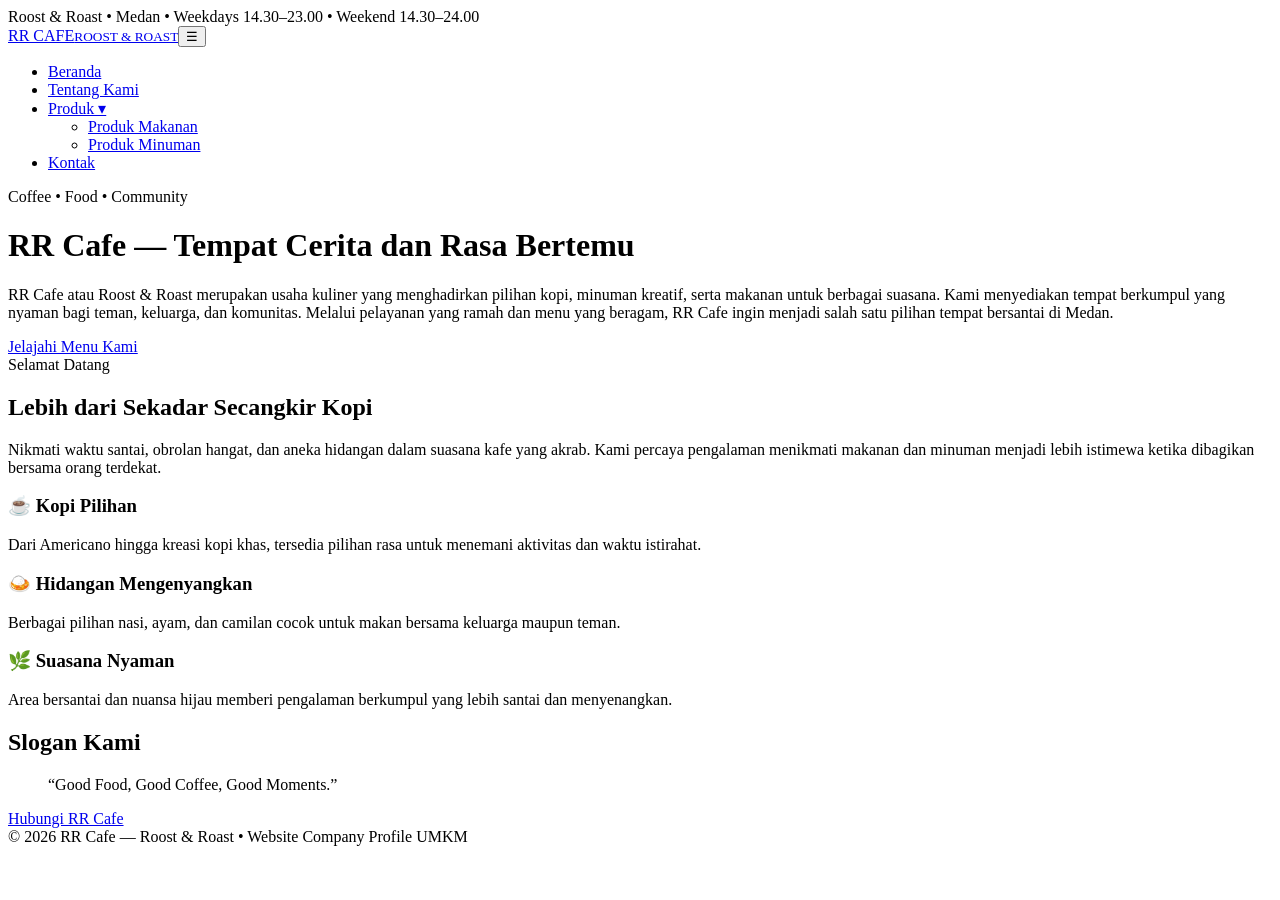
==== index.html @ 540df9fd "Add files via upload" ====
<!doctype html><html lang="id"><head><meta charset="utf-8"><meta name="viewport" content="width=device-width,initial-scale=1"><title>Beranda | RR Cafe — Roost & Roast</title><link rel="stylesheet" href="css/style.css"></head><body><div class="topbar">Roost & Roast • Medan • Weekdays 14.30–23.00 • Weekend 14.30–24.00</div><header class="header"><nav class="container nav" aria-label="Navigasi utama"><a class="brand" href="index.html">RR CAFE<small>ROOST & ROAST</small></a><button class="hamburger" aria-label="Buka menu" aria-expanded="false">☰</button><ul class="navlinks"><li><a class="active" href="index.html">Beranda</a></li><li><a href="about.html">Tentang Kami</a></li><li><a href="produk.html" class="submenu-toggle">Produk ▾</a><ul class="dropdown"><li><a href="produk.html#makanan">Produk Makanan</a></li><li><a href="produk.html#minuman">Produk Minuman</a></li></ul></li><li><a href="kontak.html">Kontak</a></li></ul></nav></header><main><div class="hero"><div class="container"><div class="eyebrow">Coffee • Food • Community</div><h1>RR Cafe — Tempat Cerita dan Rasa Bertemu</h1><p>RR Cafe atau Roost & Roast merupakan usaha kuliner yang menghadirkan pilihan kopi, minuman kreatif, serta makanan untuk berbagai suasana. Kami menyediakan tempat berkumpul yang nyaman bagi teman, keluarga, dan komunitas. Melalui pelayanan yang ramah dan menu yang beragam, RR Cafe ingin menjadi salah satu pilihan tempat bersantai di Medan.</p><a class="btn" href="produk.html">Jelajahi Menu Kami</a></div></div><section><div class="container"><span class="pill">Selamat Datang</span><h2>Lebih dari Sekadar Secangkir Kopi</h2><p class="lead">Nikmati waktu santai, obrolan hangat, dan aneka hidangan dalam suasana kafe yang akrab. Kami percaya pengalaman menikmati makanan dan minuman menjadi lebih istimewa ketika dibagikan bersama orang terdekat.</p><div class="grid"><article class="card"><h3>☕ Kopi Pilihan</h3><p>Dari Americano hingga kreasi kopi khas, tersedia pilihan rasa untuk menemani aktivitas dan waktu istirahat.</p></article><article class="card"><h3>🍛 Hidangan Mengenyangkan</h3><p>Berbagai pilihan nasi, ayam, dan camilan cocok untuk makan bersama keluarga maupun teman.</p></article><article class="card"><h3>🌿 Suasana Nyaman</h3><p>Area bersantai dan nuansa hijau memberi pengalaman berkumpul yang lebih santai dan menyenangkan.</p></article></div></div></section><section class="band"><div class="container"><h2>Slogan Kami</h2><blockquote>“Good Food, Good Coffee, Good Moments.”</blockquote><a class="btn" href="kontak.html">Hubungi RR Cafe</a></div></section></main><footer><div class="container">© 2026 RR Cafe — Roost & Roast • Website Company Profile UMKM</div></footer><script src="js/main.js"></script></body></html>
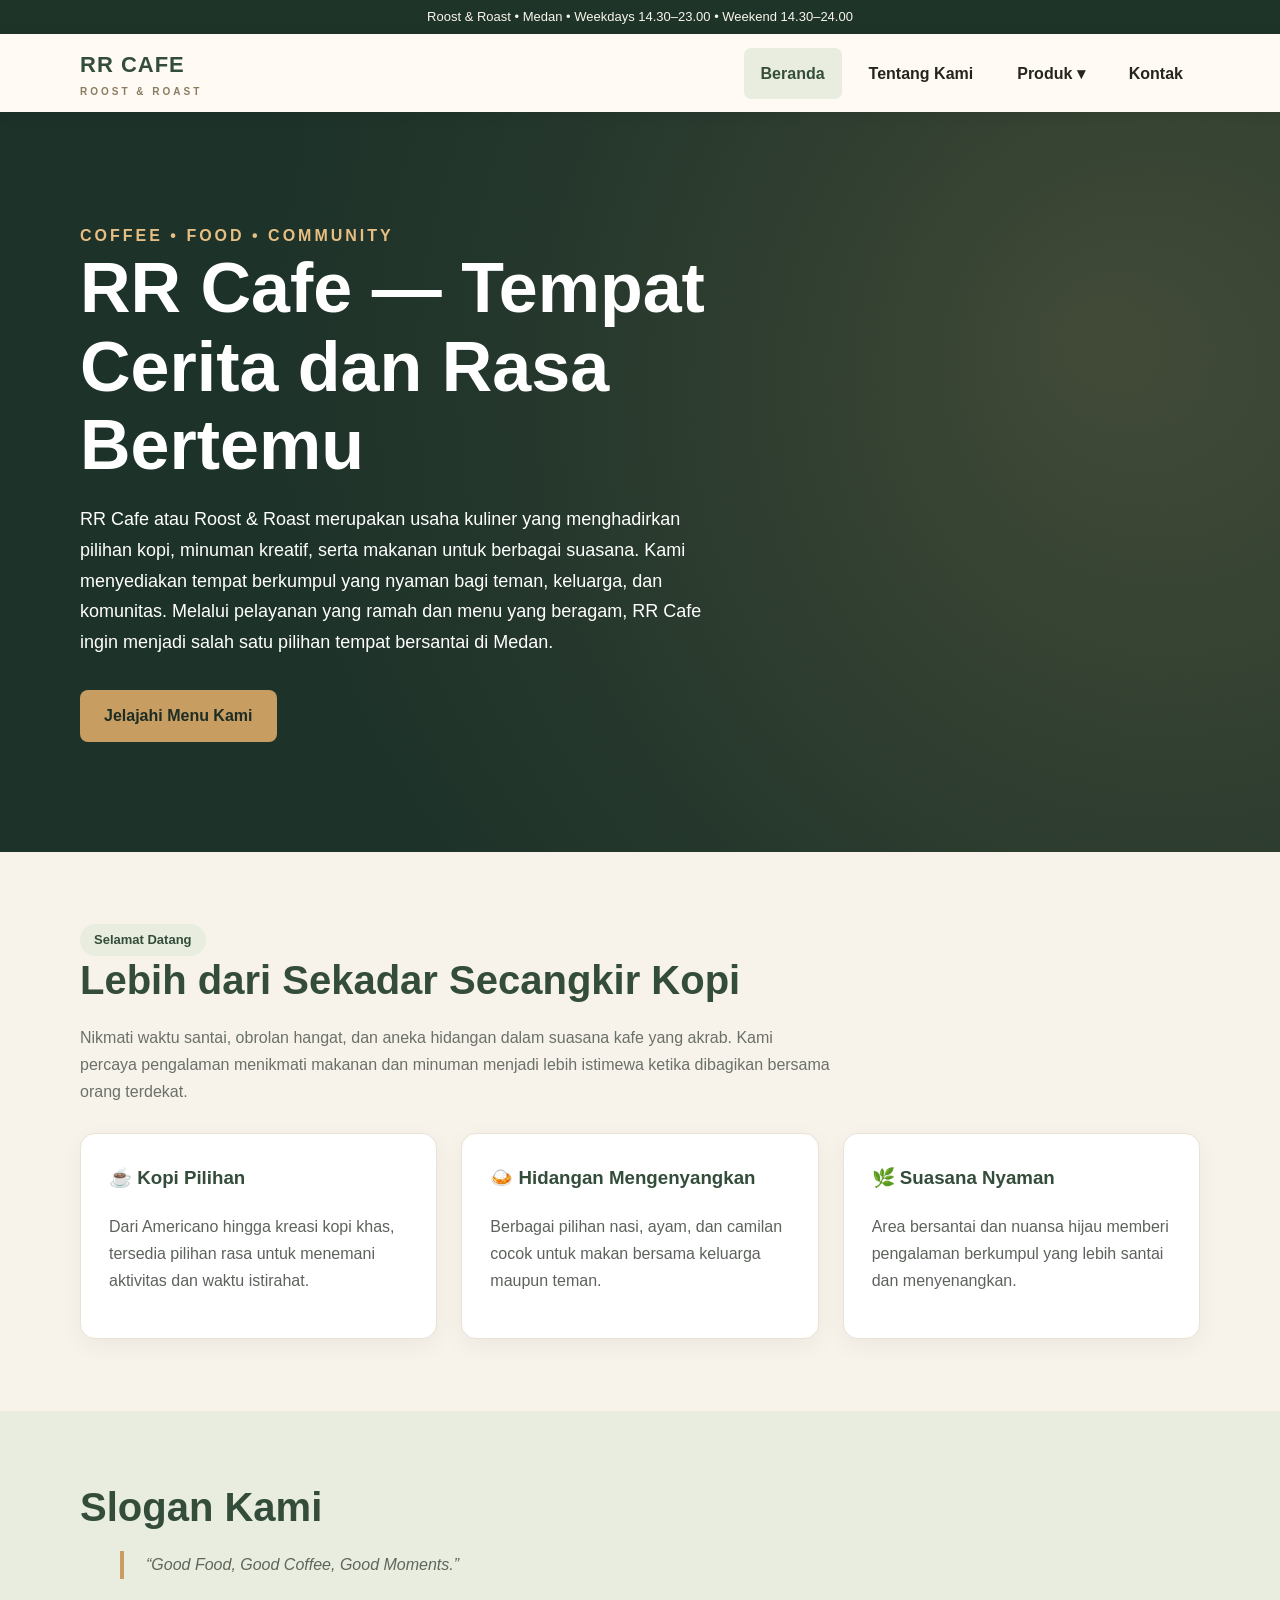
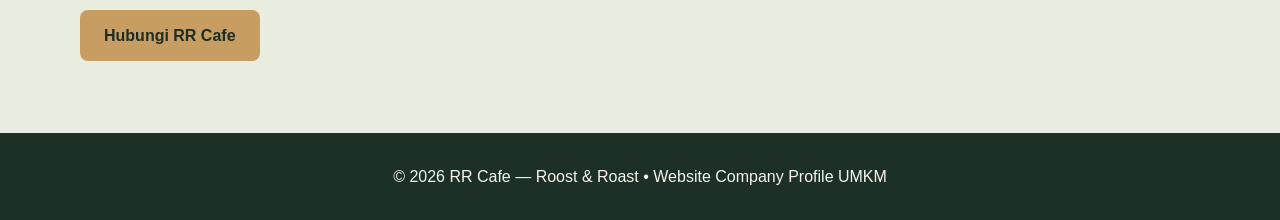
==== commit d9cc2043: "Update index.html" ====
--- a/index.html
+++ b/index.html
@@ -1 +1,208 @@
-<!doctype html><html lang="id"><head><meta charset="utf-8"><meta name="viewport" content="width=device-width,initial-scale=1"><title>Beranda | RR Cafe — Roost & Roast</title><link rel="stylesheet" href="css/style.css"></head><body><div class="topbar">Roost & Roast • Medan • Weekdays 14.30–23.00 • Weekend 14.30–24.00</div><header class="header"><nav class="container nav" aria-label="Navigasi utama"><a class="brand" href="index.html">RR CAFE<small>ROOST & ROAST</small></a><button class="hamburger" aria-label="Buka menu" aria-expanded="false">☰</button><ul class="navlinks"><li><a class="active" href="index.html">Beranda</a></li><li><a href="about.html">Tentang Kami</a></li><li><a href="produk.html" class="submenu-toggle">Produk ▾</a><ul class="dropdown"><li><a href="produk.html#makanan">Produk Makanan</a></li><li><a href="produk.html#minuman">Produk Minuman</a></li></ul></li><li><a href="kontak.html">Kontak</a></li></ul></nav></header><main><div class="hero"><div class="container"><div class="eyebrow">Coffee • Food • Community</div><h1>RR Cafe — Tempat Cerita dan Rasa Bertemu</h1><p>RR Cafe atau Roost & Roast merupakan usaha kuliner yang menghadirkan pilihan kopi, minuman kreatif, serta makanan untuk berbagai suasana. Kami menyediakan tempat berkumpul yang nyaman bagi teman, keluarga, dan komunitas. Melalui pelayanan yang ramah dan menu yang beragam, RR Cafe ingin menjadi salah satu pilihan tempat bersantai di Medan.</p><a class="btn" href="produk.html">Jelajahi Menu Kami</a></div></div><section><div class="container"><span class="pill">Selamat Datang</span><h2>Lebih dari Sekadar Secangkir Kopi</h2><p class="lead">Nikmati waktu santai, obrolan hangat, dan aneka hidangan dalam suasana kafe yang akrab. Kami percaya pengalaman menikmati makanan dan minuman menjadi lebih istimewa ketika dibagikan bersama orang terdekat.</p><div class="grid"><article class="card"><h3>☕ Kopi Pilihan</h3><p>Dari Americano hingga kreasi kopi khas, tersedia pilihan rasa untuk menemani aktivitas dan waktu istirahat.</p></article><article class="card"><h3>🍛 Hidangan Mengenyangkan</h3><p>Berbagai pilihan nasi, ayam, dan camilan cocok untuk makan bersama keluarga maupun teman.</p></article><article class="card"><h3>🌿 Suasana Nyaman</h3><p>Area bersantai dan nuansa hijau memberi pengalaman berkumpul yang lebih santai dan menyenangkan.</p></article></div></div></section><section class="band"><div class="container"><h2>Slogan Kami</h2><blockquote>“Good Food, Good Coffee, Good Moments.”</blockquote><a class="btn" href="kontak.html">Hubungi RR Cafe</a></div></section></main><footer><div class="container">© 2026 RR Cafe — Roost & Roast • Website Company Profile UMKM</div></footer><script src="js/main.js"></script></body></html>
+
+<!DOCTYPE html>
+<html lang="id">
+<head>
+  <meta charset="UTF-8">
+  <meta name="viewport" content="width=device-width, initial-scale=1.0">
+
+  <title>Beranda | RR Cafe - Roost & Roast</title>
+  <meta name="description" content="RR Cafe Roost & Roast Medan. Tempat menikmati kopi, makanan, dan kebersamaan.">
+
+  <!-- CSS berada di folder utama GitHub -->
+  <link rel="stylesheet" href="style.css">
+</head>
+
+<body>
+
+  <!-- INFORMASI OPERASIONAL -->
+  <div class="topbar">
+    Roost & Roast • Medan •
+    Weekdays 14.30–23.00 •
+    Weekend 14.30–24.00
+  </div>
+
+  <!-- NAVIGASI -->
+  <header class="header">
+    <nav class="container nav" aria-label="Navigasi utama">
+
+      <a class="brand" href="index.html">
+        RR CAFE
+        <small>ROOST & ROAST</small>
+      </a>
+
+      <button class="hamburger"
+              type="button"
+              aria-label="Buka menu"
+              aria-expanded="false">
+        ☰
+      </button>
+
+      <ul class="navlinks">
+        <li>
+          <a class="active" href="index.html">
+            Beranda
+          </a>
+        </li>
+
+        <li>
+          <a href="about.html">
+            Tentang Kami
+          </a>
+        </li>
+
+        <li>
+          <a href="produk.html" class="submenu-toggle">
+            Produk ▾
+          </a>
+
+          <ul class="dropdown">
+            <li>
+              <a href="produk.html#makanan">
+                Produk Makanan
+              </a>
+            </li>
+
+            <li>
+              <a href="produk.html#minuman">
+                Produk Minuman
+              </a>
+            </li>
+          </ul>
+        </li>
+
+        <li>
+          <a href="kontak.html">
+            Kontak
+          </a>
+        </li>
+      </ul>
+
+    </nav>
+  </header>
+
+  <!-- KONTEN UTAMA -->
+  <main>
+
+    <!-- HERO -->
+    <div class="hero">
+      <div class="container">
+
+        <div class="eyebrow">
+          Coffee • Food • Community
+        </div>
+
+        <h1>
+          RR Cafe — Tempat Cerita dan Rasa Bertemu
+        </h1>
+
+        <p>
+          RR Cafe atau Roost & Roast merupakan usaha
+          kuliner yang menghadirkan pilihan kopi,
+          minuman kreatif, serta makanan untuk berbagai
+          suasana.
+
+          Kami menyediakan tempat berkumpul yang nyaman
+          bagi teman, keluarga, dan komunitas.
+
+          Melalui pelayanan yang ramah dan menu yang
+          beragam, RR Cafe ingin menjadi salah satu
+          pilihan tempat bersantai di Medan.
+        </p>
+
+        <a class="btn" href="produk.html">
+          Jelajahi Menu Kami
+        </a>
+
+      </div>
+    </div>
+
+    <!-- TENTANG RR CAFE -->
+    <section>
+      <div class="container">
+
+        <span class="pill">
+          Selamat Datang
+        </span>
+
+        <h2>
+          Lebih dari Sekadar Secangkir Kopi
+        </h2>
+
+        <p class="lead">
+          Nikmati waktu santai, obrolan hangat,
+          dan aneka hidangan dalam suasana kafe
+          yang akrab.
+
+          Kami percaya pengalaman menikmati makanan
+          dan minuman menjadi lebih istimewa ketika
+          dibagikan bersama orang terdekat.
+        </p>
+
+        <div class="grid">
+
+          <article class="card">
+            <h3>☕ Kopi Pilihan</h3>
+
+            <p>
+              Dari Americano hingga kreasi kopi khas,
+              tersedia pilihan rasa untuk menemani
+              aktivitas dan waktu istirahat.
+            </p>
+          </article>
+
+          <article class="card">
+            <h3>🍛 Hidangan Mengenyangkan</h3>
+
+            <p>
+              Berbagai pilihan nasi, ayam, dan camilan
+              cocok untuk makan bersama keluarga
+              maupun teman.
+            </p>
+          </article>
+
+          <article class="card">
+            <h3>🌿 Suasana Nyaman</h3>
+
+            <p>
+              Area bersantai dan nuansa hijau memberi
+              pengalaman berkumpul yang lebih santai
+              dan menyenangkan.
+            </p>
+          </article>
+
+        </div>
+      </div>
+    </section>
+
+    <!-- SLOGAN -->
+    <section class="band">
+      <div class="container">
+
+        <h2>Slogan Kami</h2>
+
+        <blockquote>
+          “Good Food, Good Coffee, Good Moments.”
+        </blockquote>
+
+        <a class="btn" href="kontak.html">
+          Hubungi RR Cafe
+        </a>
+
+      </div>
+    </section>
+
+  </main>
+
+  <!-- FOOTER -->
+  <footer>
+    <div class="container">
+      © 2026 RR Cafe — Roost & Roast
+      • Website Company Profile UMKM
+    </div>
+  </footer>
+
+  <!-- JAVASCRIPT berada di folder utama GitHub -->
+  <script src="main.js"></script>
+
+</body>
+</html>
--- a/style.css
+++ b/style.css
@@ -0,0 +1 @@
+:root{--bg:#f7f3eb;--ink:#24251e;--green:#344d3b;--gold:#c89d62;--muted:#6b7069}*{box-sizing:border-box}html{scroll-behavior:smooth}body{margin:0;font-family:Arial,Helvetica,sans-serif;background:var(--bg);color:var(--ink);line-height:1.7}a{color:inherit;text-decoration:none}.container{width:min(1120px,90%);margin:auto}.topbar{background:#1f3429;color:#f9f5eb;padding:6px 0;font-size:13px;text-align:center}.header{background:#fffaf3;position:sticky;top:0;z-index:10;box-shadow:0 2px 15px #0001}.nav{display:flex;align-items:center;justify-content:space-between;min-height:78px}.brand{font-size:22px;font-weight:800;letter-spacing:1px;color:var(--green)}.brand small{display:block;font-size:10px;letter-spacing:3px;color:#8b7b60}.navlinks{display:flex;gap:10px;align-items:center;list-style:none;margin:0;padding:0}.navlinks>li{position:relative}.navlinks a{display:block;padding:12px 17px;font-weight:600;border-radius:7px}.navlinks a:hover,.navlinks a.active{background:#e8eddf;color:var(--green)}.dropdown{display:none;position:absolute;top:100%;left:0;min-width:195px;background:white;box-shadow:0 10px 30px #0002;list-style:none;padding:7px;margin:0;border-radius:9px}.navlinks li:hover>.dropdown,.navlinks li:focus-within>.dropdown{display:block}.hamburger{display:none;border:0;background:var(--green);color:white;font-size:25px;padding:7px 13px;border-radius:7px;cursor:pointer}.hero{background:linear-gradient(115deg,#1d3229ed,#1d3229bb),radial-gradient(circle at 85% 30%,#c7a36b 0%,#1d3229 70%);color:white;padding:110px 0}.hero h1{font-size:clamp(36px,6vw,70px);line-height:1.12;max-width:750px;margin:0 0 20px}.hero p{max-width:650px;font-size:18px}.eyebrow{color:#e8bf83;font-weight:800;letter-spacing:3px;text-transform:uppercase}.btn{display:inline-block;background:var(--gold);color:#1d2d24;font-weight:800;padding:12px 24px;border-radius:8px;margin-top:15px}.btn:hover{filter:brightness(.95)}section{padding:72px 0}h2{font-size:clamp(28px,4vw,40px);color:var(--green);line-height:1.2;margin:0 0 20px}.lead{max-width:750px;color:var(--muted)}.grid{display:grid;grid-template-columns:repeat(3,1fr);gap:24px;margin-top:28px}.card{background:#fff;border-radius:15px;padding:28px;box-shadow:0 7px 25px #0000000c;border:1px solid #e9e3d7}.card h3{margin-top:0;color:var(--green)}.card p{color:#5d635c}.price{font-size:19px;color:#865c29;font-weight:800}.band{background:#e8eddf}.two{display:grid;grid-template-columns:1fr 1fr;gap:35px}.list li{margin-bottom:8px}.pagehero{background:#244033;color:white;padding:65px 0}.pagehero h1{font-size:45px;margin:0}.pagehero p{max-width:680px}.pagehero h1,.pagehero p{color:white}.info{padding:22px;background:#fff;border-left:4px solid var(--gold);border-radius:8px;margin-top:20px}.contact-grid{display:grid;grid-template-columns:1fr 1fr;gap:30px}label{display:block;font-weight:700;margin:14px 0 5px}input,textarea{width:100%;padding:12px;border:1px solid #cbd2c7;border-radius:8px;font:inherit}textarea{min-height:120px}button.submit{border:0;background:var(--green);color:white;padding:12px 25px;border-radius:8px;margin-top:15px;cursor:pointer}footer{background:#1d3026;color:#f6f3e9;padding:30px 0;text-align:center}footer a{text-decoration:underline}.pill{display:inline-block;background:#e8eddf;color:#344d3b;border-radius:30px;padding:5px 14px;font-weight:bold;font-size:13px}blockquote{border-left:4px solid var(--gold);padding-left:22px;font-style:italic;color:#5e665d}@media(max-width:760px){.hamburger{display:block}.nav{flex-wrap:wrap}.navlinks{display:none;flex-direction:column;width:100%;align-items:stretch;padding-bottom:14px}.navlinks.open{display:flex}.navlinks a{padding:10px 14px}.dropdown{position:static;display:none;box-shadow:none;background:#f0f2e9;margin-left:14px}.navlinks li.open>.dropdown{display:block}.grid,.two,.contact-grid{grid-template-columns:1fr}.hero{padding:70px 0}section{padding:48px 0}.pagehero h1{font-size:36px}}
